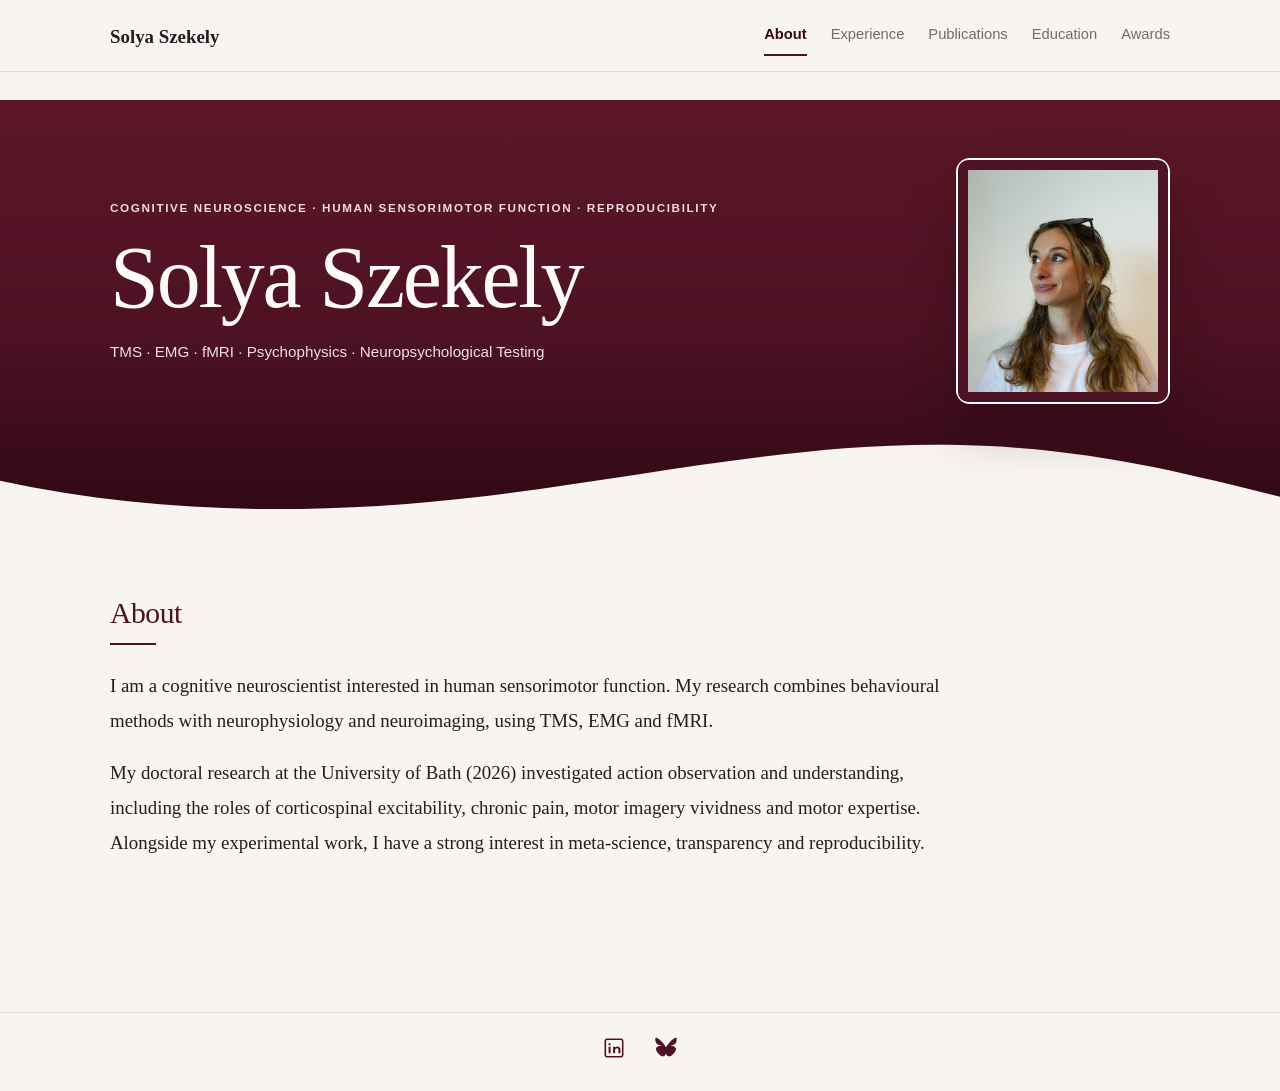
==== index.html @ 48d9a698 "Add files via upload Files uploaded" ====
<!doctype html>
<html lang="en">
<head>
  <meta charset="utf-8">
  <meta name="viewport" content="width=device-width, initial-scale=1">
  <meta name="description" content="Solya Szekely — cognitive neuroscientist researching human sensorimotor function and reproducibility using TMS, EMG, fMRI, psychophysics and neuropsychological testing.">
  <title>Solya Szekely | Cognitive Neuroscientist</title>
  <link rel="stylesheet" href="styles.css">
</head>
<body>
<header class="site-header">
  <nav class="nav">
    <a class="brand" href="index.html">Solya Szekely</a>
    <div class="nav-links">
      <a class="active" href="index.html">About</a>
      <a href="experience.html">Experience</a>
      <a href="publications.html">Publications</a>
      <a href="education.html">Education</a>
      <a href="awards.html">Awards</a>
    </div>
  </nav>
</header>
<main>
  <section class="hero">
    <div>
      <p class="eyebrow">Cognitive Neuroscience · Human Sensorimotor Function · Reproducibility</p>
      <h1>Solya Szekely</h1>
      <p class="hero-meta"><span>TMS · EMG · fMRI · Psychophysics · Neuropsychological Testing</span></p>
    </div>
    <div class="hero-photo-wrap"><img class="hero-photo" src="portrait.jpg" alt="Portrait of Solya Szekely"></div>
  </section>

  <section class="section">
    <h2>About</h2>
    <div class="about-copy">
      <p>I am a cognitive neuroscientist interested in human sensorimotor function. My research combines behavioural methods with neurophysiology and neuroimaging, using TMS, EMG and fMRI.</p>
      <p>My doctoral research at the University of Bath (2026) investigated action observation and understanding, including the roles of corticospinal excitability, chronic pain, motor imagery vividness and motor expertise. Alongside my experimental work, I have a strong interest in meta-science, transparency and reproducibility.</p>
    </div>
  </section>
</main>
<footer class="footer"><div class="footer-inner footer-socials">
  <a class="footer-social" href="https://www.linkedin.com/in/orsolya-sz%C3%A9kely-049408389/" target="_blank" rel="noopener noreferrer" aria-label="LinkedIn">
    <svg class="social-icon" viewBox="0 0 24 24" aria-hidden="true"><rect x="2.5" y="2.5" width="19" height="19" rx="2.2" fill="none" stroke="currentColor" stroke-width="1.7"/><circle cx="7.2" cy="8" r="1.25" fill="currentColor"/><path d="M6.1 10.5h2.2v7.1H6.1zM11 10.5h2.05v.98c.76-.88 1.7-1.25 2.8-1.25 2.07 0 3.15 1.33 3.15 3.84v3.53h-2.2v-3.3c0-1.46-.47-2.15-1.55-2.15-1.2 0-2.05.8-2.05 2.42v3.03H11z" fill="currentColor"/></svg>
  </a>
  <a class="footer-social" href="https://bsky.app/profile/solyas.bsky.social" target="_blank" rel="noopener noreferrer" aria-label="Bluesky">
    <svg class="social-icon" viewBox="0 0 24 24" aria-hidden="true"><path d="M12 11.2C10.65 8.55 7.05 4.05 4.15 2.05 1.37.13.3.47.3 1.96c0 .3.17 2.52.27 2.88.92 3.34 4.25 4.47 7.28 4.1-5.28.78-9.96 2.69-3.82 9.52 6.75 6.98 9.25-1.5 7.97-5.48-1.28 3.98 1.22 12.46 7.97 5.48 6.14-6.83 1.46-8.74-3.82-9.52 3.03.37 6.36-.76 7.28-4.1.1-.36.27-2.58.27-2.88 0-1.49-1.07-1.83-3.85.09C16.95 4.05 13.35 8.55 12 11.2Z" fill="currentColor"/></svg>
  </a>
</div></footer>
</body>
</html>
---- styles.css ----
:root{
  --bg:#f8f4f2;
  --paper:#fffdfc;
  --text:#241d1f;
  --muted:#75696d;
  --line:#e2d7da;
  --accent:#4d1223;
  --accent-dark:#350916;
  --accent-soft:#f2e7ea;
  --max:1120px;
}
*{box-sizing:border-box}
html{scroll-behavior:smooth}
body{
  margin:0;
  background:var(--bg);
  color:var(--text);
  font-family:Inter,ui-sans-serif,-apple-system,BlinkMacSystemFont,"Segoe UI",sans-serif;
  line-height:1.72;
  font-size:16px;
  -webkit-font-smoothing:antialiased;
}
a{color:var(--accent-dark);text-decoration:none;text-underline-offset:4px}
a:hover{text-decoration:underline}
.site-header{
  border-bottom:1px solid var(--line);
  background:rgba(248,244,242,.95);
  backdrop-filter:blur(10px);
  position:sticky;
  top:0;
  z-index:10;
}
.nav{
  max-width:var(--max);
  margin:auto;
  padding:18px 30px 15px;
  display:flex;
  justify-content:space-between;
  align-items:center;
  gap:28px;
}
.brand{
  font-family:Georgia,"Times New Roman",serif;
  font-size:1.18rem;
  color:var(--text);
  font-weight:700;
  white-space:nowrap;
}
.nav-links{display:flex;gap:24px;flex-wrap:wrap;justify-content:flex-end}
.nav-links a{
  color:var(--muted);
  font-size:.92rem;
  padding:4px 0 7px;
  border-bottom:2px solid transparent;
  transition:color .16s ease,border-color .16s ease;
}
.nav-links a:hover{color:var(--accent-dark);text-decoration:none}
.nav-links a.active{color:var(--accent-dark);border-color:var(--accent);font-weight:650}
main{max-width:var(--max);margin:auto;padding:0 30px 76px}
.hero{
  position:relative;
  margin:28px 0 18px;
  padding:58px 0 116px;
  display:grid;
  grid-template-columns:minmax(0,1fr) auto;
  align-items:center;
  gap:84px;
  overflow:visible;
}
.hero::before{
  content:"";
  position:absolute;
  inset:0;
  left:50%;
  transform:translateX(-50%);
  width:100vw;
  background:linear-gradient(180deg, #5c162a 0%, #4d1223 56%, #2f0814 100%);
  z-index:-2;
}
.hero::after{
  content:"";
  position:absolute;
  left:50%;
  transform:translateX(-50%);
  bottom:-1px;
  width:100vw;
  height:86px;
  background-repeat:no-repeat;
  background-size:100% 100%;
  background-image:url("data:image/svg+xml,%3Csvg xmlns='http://www.w3.org/2000/svg' viewBox='0 0 1440 120' preserveAspectRatio='none'%3E%3Cpath fill='%23f8f4f2' d='M0,64 C180,112 360,112 540,86 C720,60 900,8 1080,14 C1230,18 1340,56 1440,86 L1440,120 L0,120 Z'/%3E%3C/svg%3E");
  z-index:-1;
}
.eyebrow{
  text-transform:uppercase;
  letter-spacing:.14em;
  color:#f3d9e1;
  font-size:.73rem;
  font-weight:750;
  margin:0 0 15px;
}
.hero h1{
  margin:0 0 16px;
  color:#fffafa;
  font-family:Georgia,"Times New Roman",serif;
  font-weight:400;
  line-height:1.02;
  font-size:clamp(3.1rem,7vw,5.5rem);
  letter-spacing:-.025em;
}
.hero-meta{display:flex;gap:16px;flex-wrap:wrap;margin:0;color:#f2dfe3;font-size:.95rem;font-weight:500}
.hero-photo-wrap{
  width:214px;
  height:246px;
  padding:2px;
  background:#fff;
  border-radius:14px;
  box-shadow:0 28px 52px rgba(20,3,8,.24);
}
.hero-photo{
  display:block;
  width:100%;
  height:100%;
  object-fit:cover;
  object-position:center center;
  border:10px solid var(--accent);
  border-radius:10px;
}
.section{padding:58px 0;border-bottom:1px solid var(--line)}
.section:last-child{border-bottom:0}
.section h1,.section h2{
  font-family:Georgia,"Times New Roman",serif;
  font-weight:400;
  letter-spacing:-.015em;
  color:var(--accent);
}
.section h1{font-size:2rem;line-height:1.15;margin:0 0 24px}
.section h2{font-size:1.85rem;line-height:1.2;margin:0 0 24px}
.section h2:after{
  content:"";
  display:block;
  width:46px;
  height:2px;
  background:var(--accent);
  margin-top:11px;
}
.section-intro{
  font-family:Georgia,"Times New Roman",serif;
  font-size:1.12rem;
  line-height:1.76;
  max-width:850px;
  color:#4c4144;
  margin:0 0 30px;
}
.about-copy{
  max-width:850px;
  font-family:Georgia,"Times New Roman",serif;
  font-size:1.18rem;
  line-height:1.84;
}
.about-copy p{margin:0 0 18px}
.entry{
  display:grid;
  grid-template-columns:185px minmax(0,1fr);
  gap:38px;
  padding:29px 0;
  border-top:1px solid var(--line);
}
.entry:first-of-type{border-top:0}
.entry-date{font-size:.84rem;color:var(--muted);font-weight:700;letter-spacing:.01em}
.entry-org{font-size:.84rem;color:var(--accent);margin-top:4px;font-weight:650}
.entry h3{
  font-family:Georgia,"Times New Roman",serif;
  font-size:1.25rem;
  line-height:1.4;
  font-weight:400;
  margin:0 0 10px;
}
.entry p{margin:0;color:#41393b}
.entry ul{margin:9px 0 0;padding-left:19px}
.entry li{margin:5px 0;padding-left:2px}
.entry li::marker{color:var(--accent)}
.pub{padding:24px 0;border-top:1px solid var(--line)}
.pub:first-of-type{border-top:0}
.pub-title{max-width:930px;line-height:1.68}
.pub-meta{color:var(--muted);font-size:.91rem;margin-top:5px}
.pub-links{margin-top:7px;font-size:.88rem;font-weight:650}
.pub-links a{margin-right:14px;border-bottom:1px solid rgba(77,18,35,.35)}
.pub-links a:hover{border-bottom-color:var(--accent);text-decoration:none}


.research-banner{
  width:100%;
  height:240px;
  margin:4px 0 34px;
  overflow:hidden;
  border-radius:0;
  box-shadow:0 14px 30px rgba(20,3,8,.10);
  border:1px solid rgba(77,18,35,.08);
}
.research-banner img{
  display:block;
  width:100%;
  height:100%;
  object-fit:cover;
  object-position:center 46%;
}
.awards-section::after{
  content:"";
  display:block;
  clear:both;
}
.award-float{
  float:right;
  width:265px;
  margin:0 0 24px 42px;
}
.award-float img{
  display:block;
  width:100%;
  height:auto;
  border-radius:0;
  box-shadow:0 16px 34px rgba(20,3,8,.12);
  border:1px solid rgba(77,18,35,.08);
}
.award-float figcaption{
  margin-top:8px;
  font-size:.82rem;
  line-height:1.45;
  color:var(--muted);
}
@media(max-width:800px){
  .research-banner{height:172px;margin-bottom:26px}
  .award-float{float:none;width:220px;margin:0 0 24px}
}

.footer{border-top:1px solid var(--line)}
.footer-inner{max-width:var(--max);margin:auto;padding:18px 30px 26px;display:flex;justify-content:center;gap:18px}
.footer-social{color:var(--accent);display:inline-flex;align-items:center;justify-content:center;width:34px;height:34px}
.footer-social:hover{color:var(--accent-dark);text-decoration:none}
.social-icon{width:22px;height:22px}
@media(max-width:800px){
  .nav{align-items:flex-start;flex-direction:column;gap:9px;padding:15px 20px}
  .nav-links{gap:16px}
  main{padding:0 20px 60px}
  .hero{grid-template-columns:1fr;margin-top:20px;padding:38px 0 92px;gap:34px}
  .hero::after{height:62px}
  .hero-photo-wrap{width:202px;height:236px}
  .entry{grid-template-columns:1fr;gap:8px}
  .footer-inner{padding:16px 20px 22px}
  .section{padding:44px 0}
}
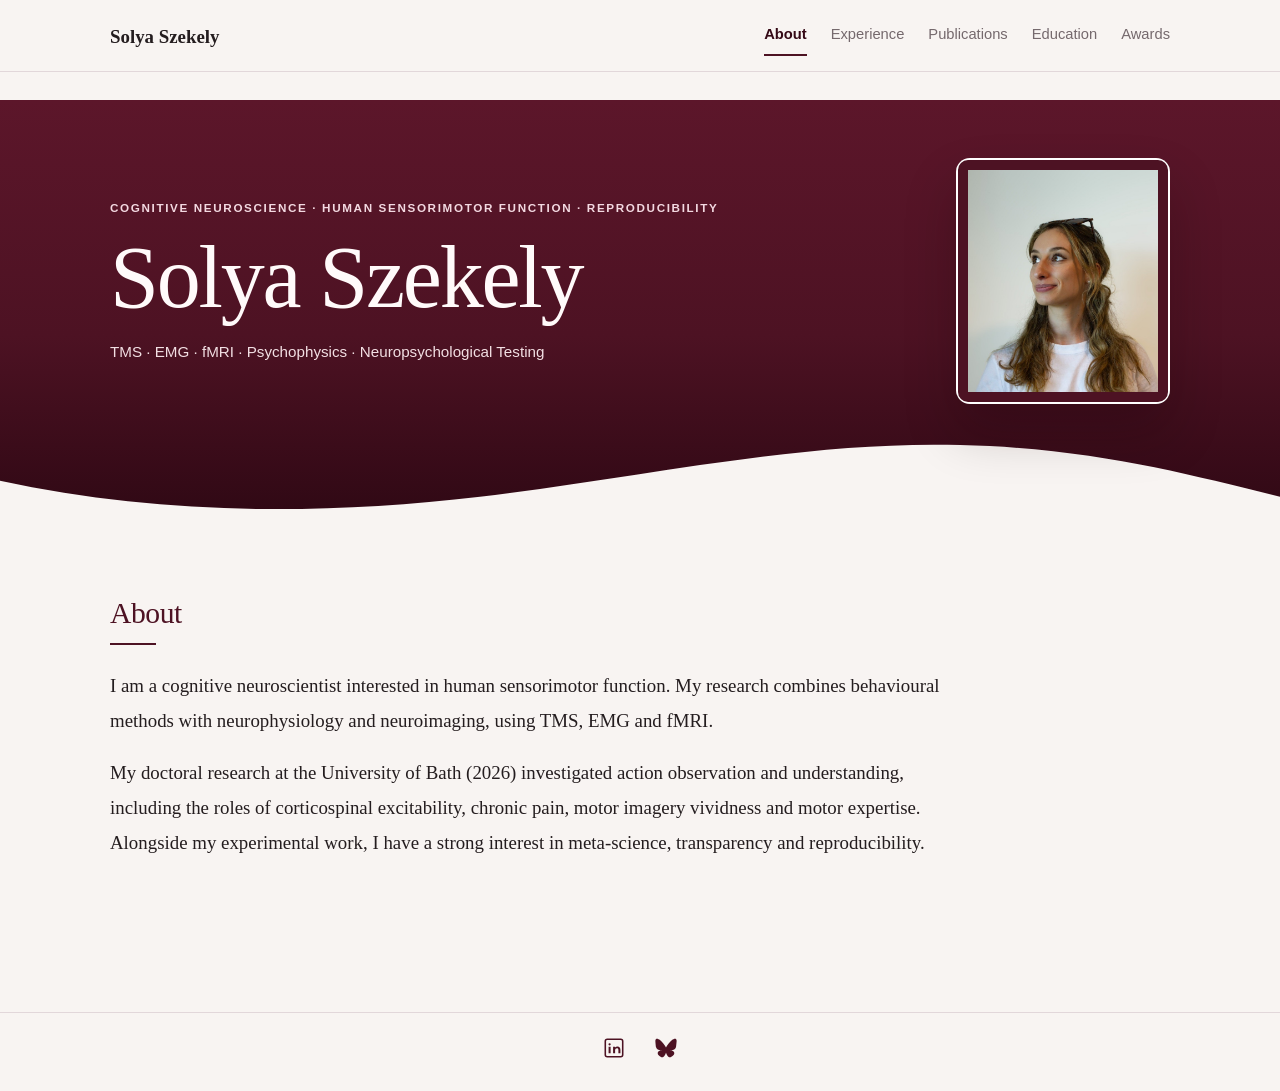
==== commit 7c96418a: "Update index.html" ====
--- a/index.html
+++ b/index.html
@@ -42,9 +42,30 @@
   <a class="footer-social" href="https://www.linkedin.com/in/orsolya-sz%C3%A9kely-049408389/" target="_blank" rel="noopener noreferrer" aria-label="LinkedIn">
     <svg class="social-icon" viewBox="0 0 24 24" aria-hidden="true"><rect x="2.5" y="2.5" width="19" height="19" rx="2.2" fill="none" stroke="currentColor" stroke-width="1.7"/><circle cx="7.2" cy="8" r="1.25" fill="currentColor"/><path d="M6.1 10.5h2.2v7.1H6.1zM11 10.5h2.05v.98c.76-.88 1.7-1.25 2.8-1.25 2.07 0 3.15 1.33 3.15 3.84v3.53h-2.2v-3.3c0-1.46-.47-2.15-1.55-2.15-1.2 0-2.05.8-2.05 2.42v3.03H11z" fill="currentColor"/></svg>
   </a>
-  <a class="footer-social" href="https://bsky.app/profile/solyas.bsky.social" target="_blank" rel="noopener noreferrer" aria-label="Bluesky">
-    <svg class="social-icon" viewBox="0 0 24 24" aria-hidden="true"><path d="M12 11.2C10.65 8.55 7.05 4.05 4.15 2.05 1.37.13.3.47.3 1.96c0 .3.17 2.52.27 2.88.92 3.34 4.25 4.47 7.28 4.1-5.28.78-9.96 2.69-3.82 9.52 6.75 6.98 9.25-1.5 7.97-5.48-1.28 3.98 1.22 12.46 7.97 5.48 6.14-6.83 1.46-8.74-3.82-9.52 3.03.37 6.36-.76 7.28-4.1.1-.36.27-2.58.27-2.88 0-1.49-1.07-1.83-3.85.09C16.95 4.05 13.35 8.55 12 11.2Z" fill="currentColor"/></svg>
-  </a>
+  <a class="footer-social"
+   href="https://bsky.app/profile/solyas.bsky.social"
+   target="_blank"
+   rel="noopener noreferrer"
+   aria-label="Bluesky">
+  <svg class="social-icon" viewBox="0 0 600 530" aria-hidden="true">
+    <path
+      fill="currentColor"
+      d="m135.72 44.03c66.496 49.921 138.02 151.14 164.28 205.46
+      26.262-54.316 97.782-155.54 164.28-205.46
+      47.98-36.021 125.72-63.892 125.72 24.795
+      0 17.712-10.155 148.79-16.111 170.07
+      -20.703 73.984-96.144 92.854-163.25 81.433
+      117.3 19.964 147.14 86.092 82.697 152.22
+      -122.39 125.59-175.91-31.511-189.63-71.766
+      -2.514-7.379-3.69-10.832-3.686-7.896
+      -.004-2.936-1.172.517-3.686 7.896
+      -13.714 40.255-67.24 197.36-189.63 71.766
+      -64.444-66.128-34.605-132.26 82.697-152.22
+      -67.108 11.421-142.55-7.449-163.25-81.433
+      C20.155 217.612 10 86.534 10 68.822
+      10-19.865 87.74 8.007 135.72 44.03Z"/>
+  </svg>
+</a>
 </div></footer>
 </body>
 </html>
